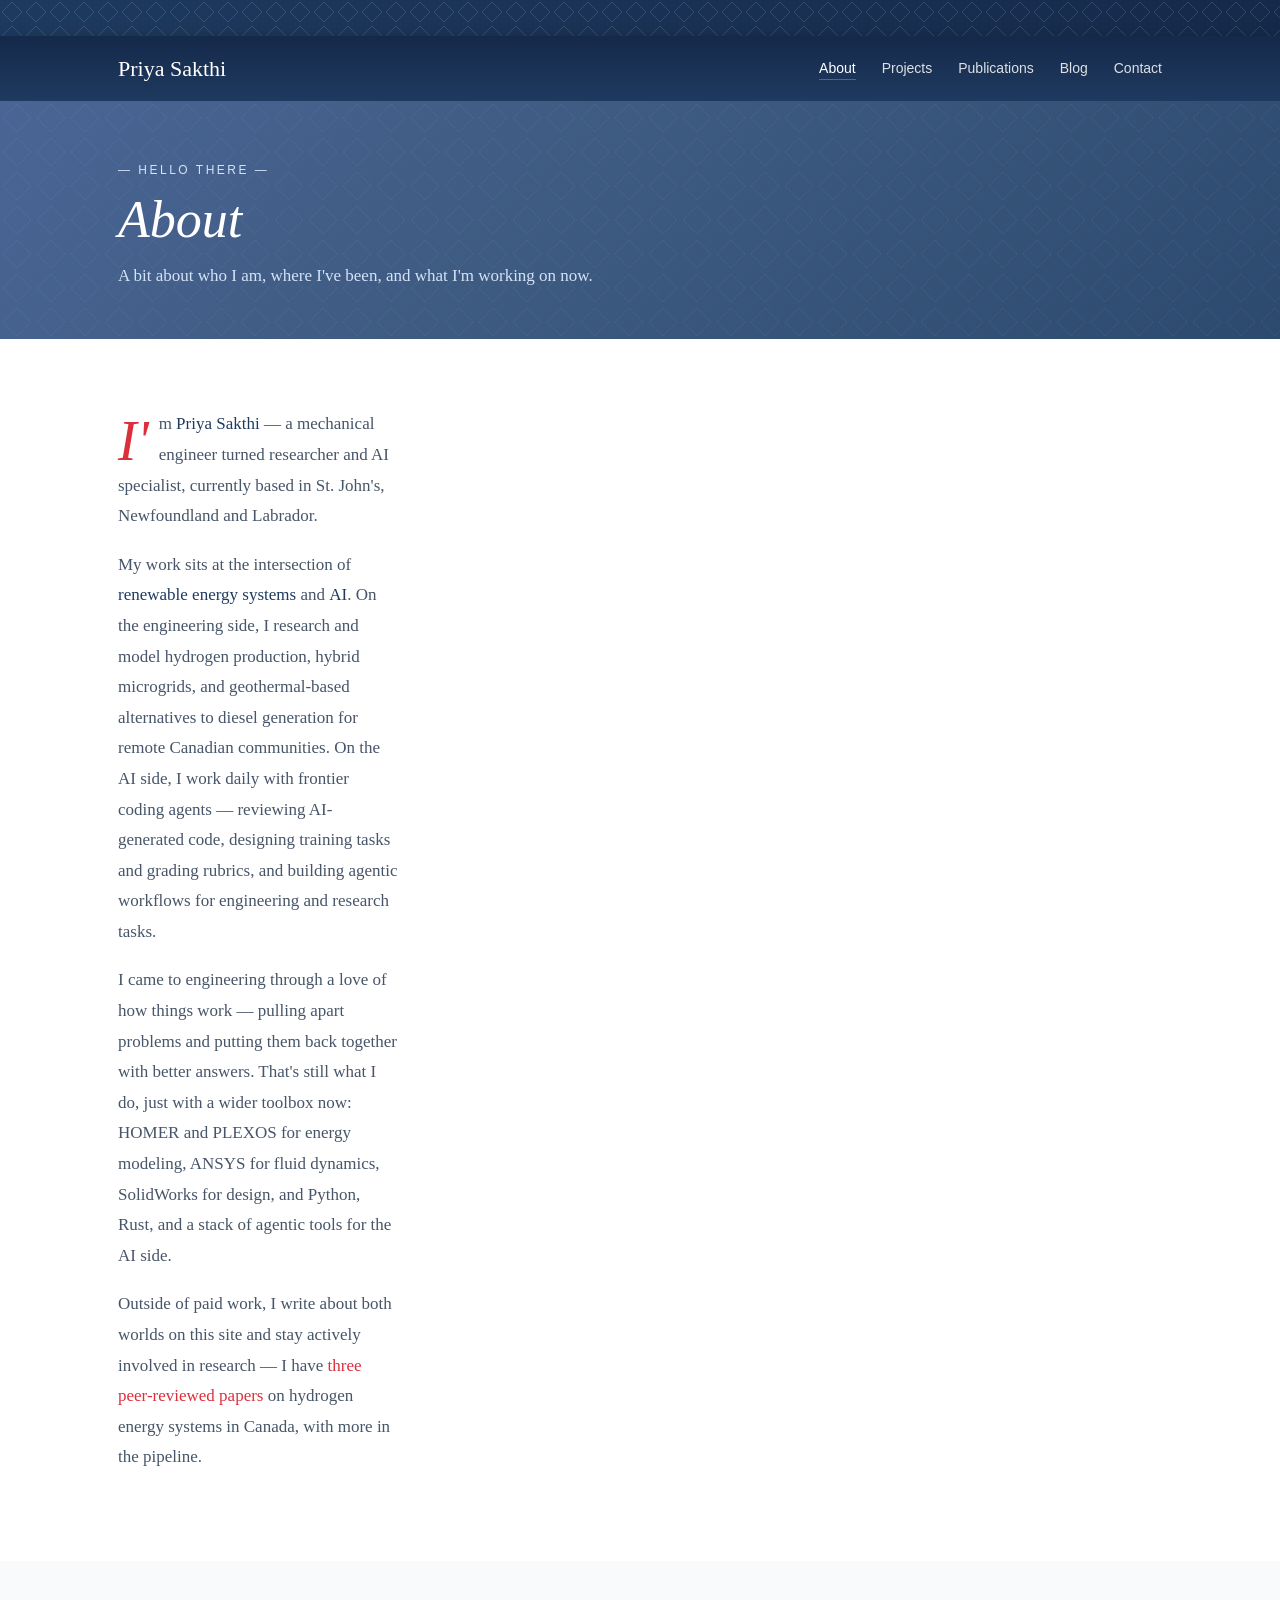
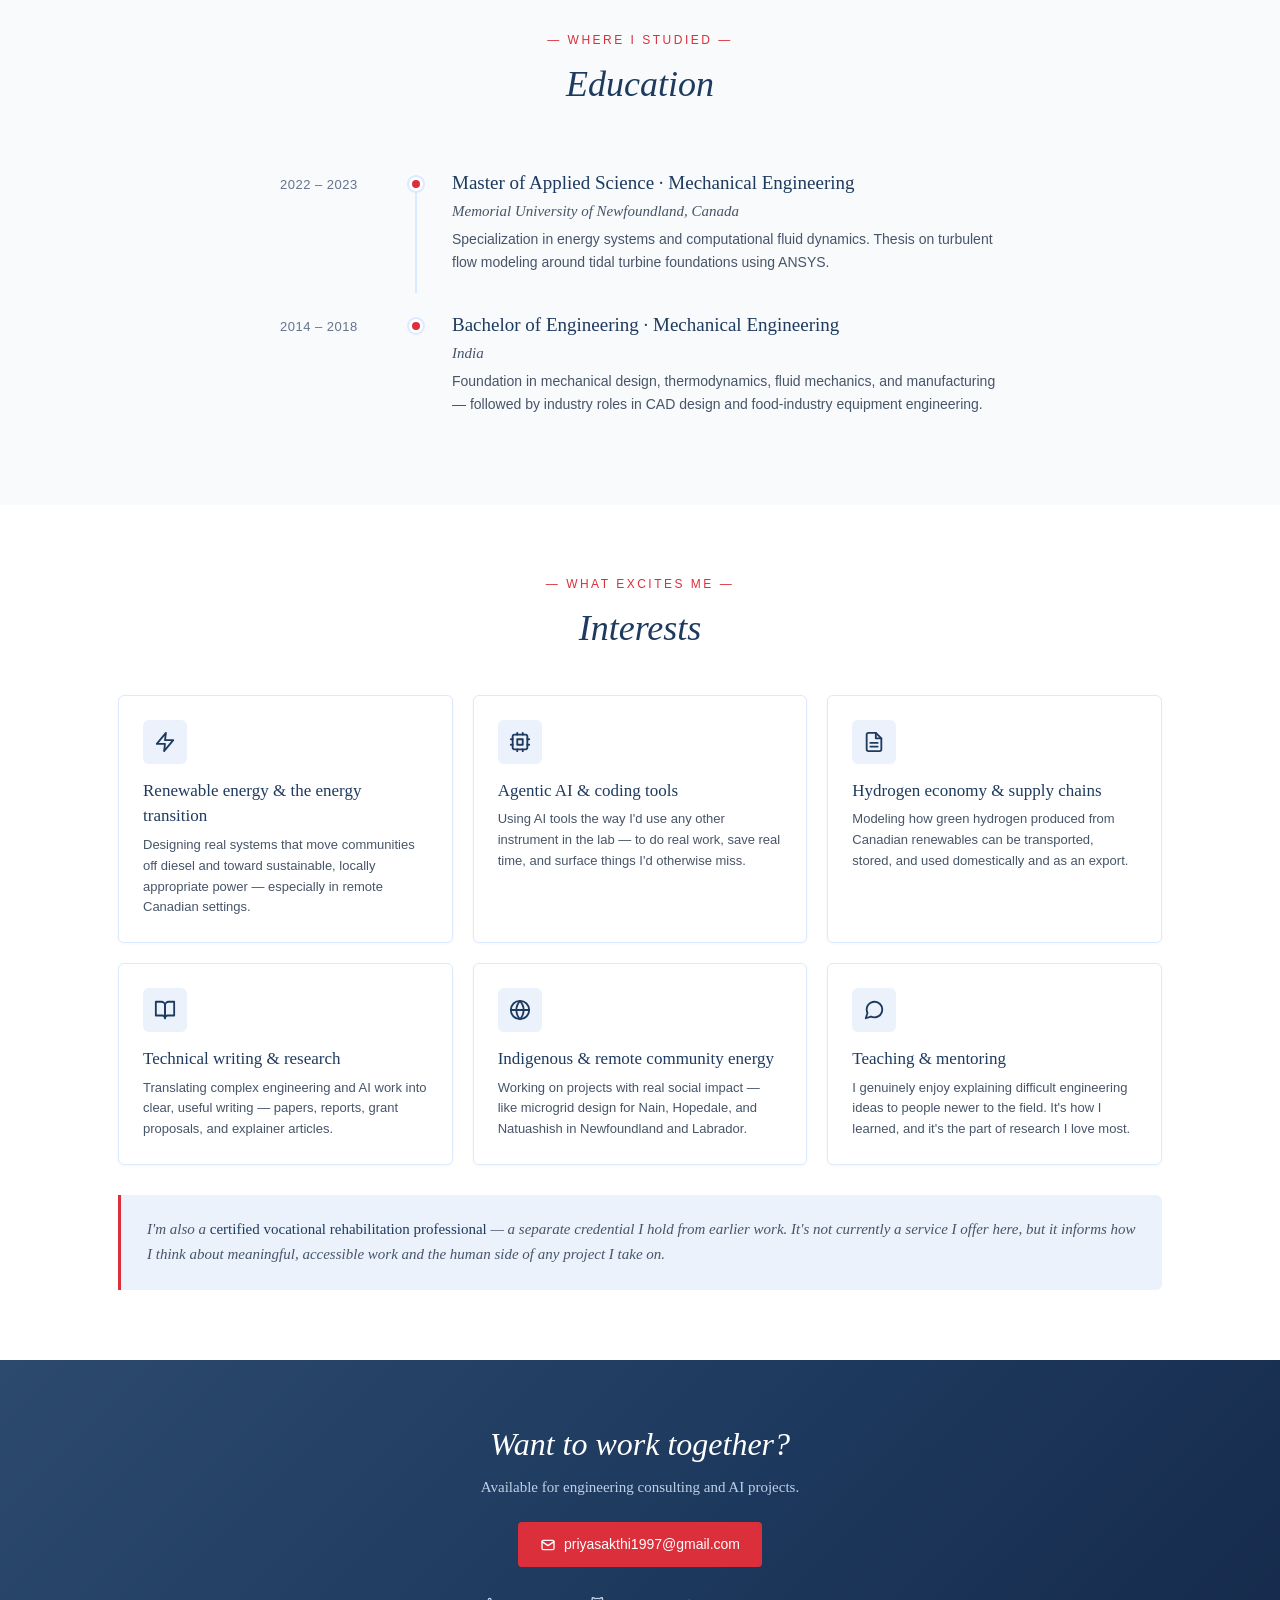
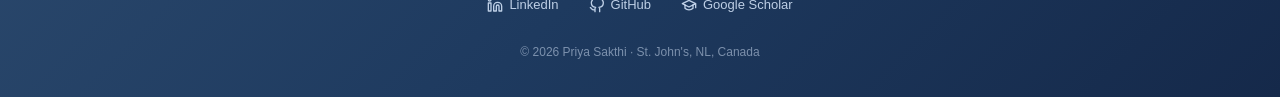
==== about.html @ 206c95ac "Create about.html" ====
<!DOCTYPE html>
<html lang="en">
<head>
  <meta charset="UTF-8">
  <meta name="viewport" content="width=device-width, initial-scale=1.0">
  <title>About — Priya Sakthi</title>
  <meta name="description" content="About Priya Sakthi — engineer at the intersection of energy systems and AI, currently based in St. John's, Newfoundland.">
  <meta name="author" content="Priya Sakthi">
  <link rel="icon" type="image/svg+xml" href="data:image/svg+xml,%3Csvg xmlns='http://www.w3.org/2000/svg' viewBox='0 0 32 32'%3E%3Crect width='32' height='32' rx='6' fill='%233D5A80'/%3E%3Ctext x='16' y='23' font-family='Times New Roman, serif' font-size='22' fill='%23DC2F3C' text-anchor='middle' font-style='italic' font-weight='500'%3EP%3C/text%3E%3C/svg%3E">

  <style>
    :root {
      --navy: #3D5A80; --navy-dark: #2C4A6E; --navy-darker: #1E3A5F;
      --light-blue: #DBEAFE; --light-blue-soft: #EBF2FB; --soft-bg: #F8FAFC;
      --red: #DC2F3C; --red-hover: #B82430; --red-soft: #FF6B7A; --white: #FFFFFF;
      --text-dark: #1E3A5F; --text-body: #475569; --text-muted: #64748B;
      --border: #DBEAFE;
      --font-serif: 'Times New Roman', Georgia, 'Liberation Serif', serif;
      --font-sans: -apple-system, BlinkMacSystemFont, 'Segoe UI', Roboto, Helvetica, Arial, sans-serif;
      --max-width: 1100px; --radius: 6px; --radius-sm: 4px;
    }
    *, *::before, *::after { box-sizing: border-box; }
    html { scroll-behavior: smooth; }
    body { margin: 0; padding: 0; font-family: var(--font-serif); color: var(--text-dark); line-height: 1.5; background: var(--white); -webkit-font-smoothing: antialiased; }
    a { color: var(--red); text-decoration: none; }
    a:hover { text-decoration: underline; }
    .container { max-width: var(--max-width); margin: 0 auto; padding: 0 28px; }

    .top-band {
      height: 36px;
      background-color: #15294A;
      background-image:
        url("data:image/svg+xml,%3Csvg xmlns='http://www.w3.org/2000/svg' width='24' height='24'%3E%3Cpath d='M12 2 L22 12 L12 22 L2 12 Z' fill='none' stroke='%23ffffff' stroke-width='0.6' stroke-opacity='0.22'/%3E%3C/svg%3E"),
        linear-gradient(135deg, #1E3A5F 0%, #15294A 100%);
      background-size: 24px 24px, cover;
      background-repeat: repeat, no-repeat;
    }

    .site-header {
      background: linear-gradient(180deg, #15294A 0%, #1E3A5F 100%);
      padding: 16px 0;
      position: relative;
      box-shadow: 0 4px 16px rgba(0,0,0,0.25);
    }
    .nav { display: flex; justify-content: space-between; align-items: center; }
    .nav__brand { color: var(--white); font-size: 22px; font-weight: 500; text-decoration: none; }
    .nav__brand:hover { color: var(--white); text-decoration: none; }
    .nav__links { display: flex; gap: 26px; list-style: none; margin: 0; padding: 0; font-family: var(--font-sans); font-size: 14px; }
    .nav__links a { color: rgba(255,255,255,0.85); text-decoration: none; padding-bottom: 3px; }
    .nav__links a:hover { color: var(--white); text-decoration: none; }
    .nav__links a.active { color: var(--white); border-bottom: 1.5px solid var(--red); }

    .page-hero {
      background: linear-gradient(135deg, #4A6595 0%, #3D5A80 45%, #2C4A6E 100%);
      color: var(--white);
      padding: 60px 0 50px;
      position: relative;
      overflow: hidden;
    }
    .page-hero::before {
      content: '';
      position: absolute; inset: 0;
      background-image: url("data:image/svg+xml,%3Csvg xmlns='http://www.w3.org/2000/svg' width='34' height='34'%3E%3Cpath d='M17 3 L31 17 L17 31 L3 17 Z' fill='none' stroke='%23ffffff' stroke-width='0.6' stroke-opacity='0.18'/%3E%3C/svg%3E");
      background-size: 34px 34px; opacity: 0.5;
    }
    .page-hero .container { position: relative; z-index: 1; }
    .page-hero__eyebrow {
      font-family: var(--font-sans); font-size: 12px; letter-spacing: 2.5px; text-transform: uppercase;
      color: rgba(219,234,254,0.95); margin-bottom: 12px;
    }
    .page-hero__title { font-size: 52px; font-weight: 400; margin: 0 0 14px; line-height: 1.1; font-style: italic; }
    .page-hero__subtitle { color: rgba(219,234,254,0.95); font-size: 17px; margin: 0; max-width: 640px; line-height: 1.6; }

    .section { padding: 70px 0; }
    .section--gray { background: var(--soft-bg); }

    /* Intro section with photo */
    .intro {
      display: grid;
      grid-template-columns: 280px 1fr;
      gap: 48px;
      align-items: start;
    }
    .intro__photo {
      width: 280px;
      height: 280px;
      border-radius: 50%;
      border: 5px solid #B4D4F5;
      object-fit: cover;
      box-shadow: 0 10px 40px rgba(0,0,0,0.15), 0 0 0 1px rgba(180,212,245,0.4);
    }
    .intro__body p {
      font-size: 17px;
      line-height: 1.8;
      color: var(--text-body);
      margin: 0 0 18px;
    }
    .intro__body p:first-child::first-letter {
      font-size: 56px;
      float: left;
      line-height: 1;
      padding: 4px 10px 0 0;
      color: var(--red);
      font-style: italic;
      font-weight: 500;
    }
    .intro__body strong {
      color: var(--navy-darker);
      font-weight: 500;
    }

    .section__intro {
      text-align: center; margin-bottom: 40px;
    }
    .section__eyebrow {
      font-family: var(--font-sans); color: var(--red); font-size: 12px;
      letter-spacing: 2.5px; text-transform: uppercase; margin-bottom: 8px;
    }
    .section__title {
      font-size: 36px; font-weight: 400; color: var(--navy-darker);
      margin: 0; font-style: italic;
    }

    /* Education timeline */
    .timeline {
      max-width: 720px; margin: 0 auto;
    }
    .timeline__item {
      display: grid;
      grid-template-columns: 100px 24px 1fr;
      gap: 24px;
      padding: 20px 0;
      position: relative;
    }
    .timeline__year {
      font-family: var(--font-sans); font-size: 13px;
      color: var(--text-muted); padding-top: 4px;
      letter-spacing: 0.5px; font-weight: 500;
    }
    .timeline__marker {
      display: flex; justify-content: center;
      position: relative;
    }
    .timeline__dot {
      width: 14px; height: 14px; border-radius: 50%;
      background: var(--red); border: 3px solid var(--white);
      box-shadow: 0 0 0 2px var(--light-blue);
      margin-top: 6px; z-index: 2;
    }
    .timeline__line {
      position: absolute;
      top: 6px; bottom: -20px;
      left: 50%; transform: translateX(-50%);
      width: 2px; background: var(--light-blue);
      z-index: 1;
    }
    .timeline__item:last-child .timeline__line { display: none; }
    .timeline__content h3 {
      font-size: 19px; font-weight: 500; color: var(--navy-darker);
      margin: 0 0 4px; line-height: 1.3;
    }
    .timeline__content .institution {
      font-style: italic; color: var(--text-body);
      font-size: 15px; margin-bottom: 6px;
    }
    .timeline__content p {
      color: var(--text-body); font-size: 14px;
      line-height: 1.6; margin: 6px 0 0;
      font-family: var(--font-sans);
    }

    /* Interests grid */
    .interests {
      display: grid;
      grid-template-columns: repeat(3, 1fr);
      gap: 20px;
    }
    .interest-card {
      background: var(--white);
      border: 1px solid var(--light-blue);
      border-radius: var(--radius);
      padding: 24px;
      box-shadow: 0 1px 3px rgba(30,58,95,0.04);
    }
    .interest-card__icon {
      width: 44px; height: 44px;
      background: var(--light-blue-soft);
      border-radius: var(--radius);
      display: flex; align-items: center; justify-content: center;
      margin-bottom: 14px;
      color: var(--navy-darker);
    }
    .interest-card__icon svg { width: 22px; height: 22px; }
    .interest-card h3 {
      font-size: 17px; font-weight: 500; color: var(--navy-darker);
      margin: 0 0 6px;
    }
    .interest-card p {
      font-family: var(--font-sans); font-size: 13px;
      color: var(--text-body); line-height: 1.6; margin: 0;
    }

    /* Aside note (voc rehab mention) */
    .aside {
      background: var(--light-blue-soft);
      border-left: 3px solid var(--red);
      padding: 22px 26px;
      border-radius: 0 var(--radius) var(--radius) 0;
      margin-top: 30px;
    }
    .aside p {
      font-size: 15px; color: var(--text-body);
      line-height: 1.7; margin: 0; font-style: italic;
    }
    .aside p strong {
      color: var(--navy-darker); font-style: normal;
      font-weight: 500;
    }

    .btn {
      display: inline-flex; align-items: center; gap: 8px; padding: 12px 22px;
      background: var(--red); color: var(--white); text-decoration: none;
      border-radius: var(--radius-sm); font-family: var(--font-sans);
      font-size: 14px; font-weight: 500; transition: background 0.15s;
    }
    .btn:hover { background: var(--red-hover); text-decoration: none; color: var(--white); }
    .btn svg { width: 16px; height: 16px; }

    .footer {
      background: linear-gradient(135deg, #2C4A6E 0%, #1E3A5F 50%, #15294A 100%);
      color: var(--white); padding: 60px 0 36px; text-align: center;
    }
    .footer__title { font-size: 32px; font-weight: 400; font-style: italic; margin: 0 0 8px; color: var(--white); }
    .footer__subtitle { color: rgba(219,234,254,0.85); font-size: 15px; margin: 0 0 24px; }
    .footer__links { display: flex; gap: 30px; justify-content: center; margin-top: 28px; font-family: var(--font-sans); font-size: 13px; flex-wrap: wrap; }
    .footer__links a { color: rgba(219,234,254,0.85); text-decoration: none; display: inline-flex; align-items: center; gap: 6px; }
    .footer__links a:hover { color: var(--white); text-decoration: none; }
    .footer__links svg { width: 16px; height: 16px; }
    .footer__copyright { font-family: var(--font-sans); font-size: 12px; color: rgba(219,234,254,0.5); margin-top: 28px; }

    @media (max-width: 768px) {
      .container { padding: 0 20px; }
      .nav__links { display: none; }
      .page-hero { padding: 44px 0 36px; }
      .page-hero__title { font-size: 38px; }
      .section { padding: 50px 0; }
      .intro { grid-template-columns: 1fr; gap: 26px; text-align: center; }
      .intro__photo { width: 200px; height: 200px; margin: 0 auto; }
      .intro__body p:first-child::first-letter { font-size: 44px; }
      .intro__body { text-align: left; }
      .interests { grid-template-columns: 1fr; }
      .section__title { font-size: 28px; }
      .timeline__item { grid-template-columns: 70px 20px 1fr; gap: 16px; }
      .timeline__year { font-size: 12px; }
      .footer__title { font-size: 26px; }
    }
  </style>
</head>
<body>

  <div class="top-band" aria-hidden="true"></div>

  <header class="site-header">
    <div class="container">
      <nav class="nav" aria-label="Main">
        <a href="index.html" class="nav__brand">Priya Sakthi</a>
        <ul class="nav__links">
          <li><a href="about.html" class="active">About</a></li>
          <li><a href="projects.html">Projects</a></li>
          <li><a href="publications.html">Publications</a></li>
          <li><a href="blog.html">Blog</a></li>
          <li><a href="mailto:priyasakthi1997@gmail.com">Contact</a></li>
        </ul>
      </nav>
    </div>
  </header>

  <section class="page-hero">
    <div class="container">
      <div class="page-hero__eyebrow">— Hello there —</div>
      <h1 class="page-hero__title">About</h1>
      <p class="page-hero__subtitle">A bit about who I am, where I've been, and what I'm working on now.</p>
    </div>
  </section>

  <section class="section">
    <div class="container">
      <div class="intro">
        <img src="https://priyasakthi.com/img/my_img.png" alt="Priya Sakthi" class="intro__photo" onerror="this.style.display='none'">
        <div class="intro__body">
          <p>I'm <strong>Priya Sakthi</strong> — a mechanical engineer turned researcher and AI specialist, currently based in St. John's, Newfoundland and Labrador.</p>
          <p>My work sits at the intersection of <strong>renewable energy systems</strong> and <strong>AI</strong>. On the engineering side, I research and model hydrogen production, hybrid microgrids, and geothermal-based alternatives to diesel generation for remote Canadian communities. On the AI side, I work daily with frontier coding agents — reviewing AI-generated code, designing training tasks and grading rubrics, and building agentic workflows for engineering and research tasks.</p>
          <p>I came to engineering through a love of how things work — pulling apart problems and putting them back together with better answers. That's still what I do, just with a wider toolbox now: HOMER and PLEXOS for energy modeling, ANSYS for fluid dynamics, SolidWorks for design, and Python, Rust, and a stack of agentic tools for the AI side.</p>
          <p>Outside of paid work, I write about both worlds on this site and stay actively involved in research — I have <a href="publications.html">three peer-reviewed papers</a> on hydrogen energy systems in Canada, with more in the pipeline.</p>
        </div>
      </div>
    </div>
  </section>

  <section class="section section--gray">
    <div class="container">
      <div class="section__intro">
        <div class="section__eyebrow">— Where I studied —</div>
        <h2 class="section__title">Education</h2>
      </div>

      <div class="timeline">

        <div class="timeline__item">
          <div class="timeline__year">2022 – 2023</div>
          <div class="timeline__marker">
            <div class="timeline__dot"></div>
            <div class="timeline__line"></div>
          </div>
          <div class="timeline__content">
            <h3>Master of Applied Science · Mechanical Engineering</h3>
            <div class="institution">Memorial University of Newfoundland, Canada</div>
            <p>Specialization in energy systems and computational fluid dynamics. Thesis on turbulent flow modeling around tidal turbine foundations using ANSYS.</p>
          </div>
        </div>

        <div class="timeline__item">
          <div class="timeline__year">2014 – 2018</div>
          <div class="timeline__marker">
            <div class="timeline__dot"></div>
          </div>
          <div class="timeline__content">
            <h3>Bachelor of Engineering · Mechanical Engineering</h3>
            <div class="institution">India</div>
            <p>Foundation in mechanical design, thermodynamics, fluid mechanics, and manufacturing — followed by industry roles in CAD design and food-industry equipment engineering.</p>
          </div>
        </div>

      </div>
    </div>
  </section>

  <section class="section">
    <div class="container">
      <div class="section__intro">
        <div class="section__eyebrow">— What excites me —</div>
        <h2 class="section__title">Interests</h2>
      </div>

      <div class="interests">

        <div class="interest-card">
          <div class="interest-card__icon">
            <svg viewBox="0 0 24 24" fill="none" stroke="currentColor" stroke-width="2" stroke-linecap="round" stroke-linejoin="round" aria-hidden="true"><polygon points="13 2 3 14 12 14 11 22 21 10 12 10 13 2"/></svg>
          </div>
          <h3>Renewable energy &amp; the energy transition</h3>
          <p>Designing real systems that move communities off diesel and toward sustainable, locally appropriate power — especially in remote Canadian settings.</p>
        </div>

        <div class="interest-card">
          <div class="interest-card__icon">
            <svg viewBox="0 0 24 24" fill="none" stroke="currentColor" stroke-width="2" stroke-linecap="round" stroke-linejoin="round" aria-hidden="true"><rect x="4" y="4" width="16" height="16" rx="2"/><rect x="9" y="9" width="6" height="6"/><line x1="9" y1="2" x2="9" y2="4"/><line x1="15" y1="2" x2="15" y2="4"/><line x1="9" y1="20" x2="9" y2="22"/><line x1="15" y1="20" x2="15" y2="22"/><line x1="20" y1="9" x2="22" y2="9"/><line x1="20" y1="15" x2="22" y2="15"/><line x1="2" y1="9" x2="4" y2="9"/><line x1="2" y1="15" x2="4" y2="15"/></svg>
          </div>
          <h3>Agentic AI &amp; coding tools</h3>
          <p>Using AI tools the way I'd use any other instrument in the lab — to do real work, save real time, and surface things I'd otherwise miss.</p>
        </div>

        <div class="interest-card">
          <div class="interest-card__icon">
            <svg viewBox="0 0 24 24" fill="none" stroke="currentColor" stroke-width="2" stroke-linecap="round" stroke-linejoin="round" aria-hidden="true"><path d="M14 2H6a2 2 0 0 0-2 2v16a2 2 0 0 0 2 2h12a2 2 0 0 0 2-2V8z"/><polyline points="14 2 14 8 20 8"/><line x1="16" y1="13" x2="8" y2="13"/><line x1="16" y1="17" x2="8" y2="17"/></svg>
          </div>
          <h3>Hydrogen economy &amp; supply chains</h3>
          <p>Modeling how green hydrogen produced from Canadian renewables can be transported, stored, and used domestically and as an export.</p>
        </div>

        <div class="interest-card">
          <div class="interest-card__icon">
            <svg viewBox="0 0 24 24" fill="none" stroke="currentColor" stroke-width="2" stroke-linecap="round" stroke-linejoin="round" aria-hidden="true"><path d="M2 3h6a4 4 0 0 1 4 4v14a3 3 0 0 0-3-3H2z"/><path d="M22 3h-6a4 4 0 0 0-4 4v14a3 3 0 0 1 3-3h7z"/></svg>
          </div>
          <h3>Technical writing &amp; research</h3>
          <p>Translating complex engineering and AI work into clear, useful writing — papers, reports, grant proposals, and explainer articles.</p>
        </div>

        <div class="interest-card">
          <div class="interest-card__icon">
            <svg viewBox="0 0 24 24" fill="none" stroke="currentColor" stroke-width="2" stroke-linecap="round" stroke-linejoin="round" aria-hidden="true"><circle cx="12" cy="12" r="10"/><line x1="2" y1="12" x2="22" y2="12"/><path d="M12 2a15.3 15.3 0 0 1 4 10 15.3 15.3 0 0 1-4 10 15.3 15.3 0 0 1-4-10 15.3 15.3 0 0 1 4-10z"/></svg>
          </div>
          <h3>Indigenous &amp; remote community energy</h3>
          <p>Working on projects with real social impact — like microgrid design for Nain, Hopedale, and Natuashish in Newfoundland and Labrador.</p>
        </div>

        <div class="interest-card">
          <div class="interest-card__icon">
            <svg viewBox="0 0 24 24" fill="none" stroke="currentColor" stroke-width="2" stroke-linecap="round" stroke-linejoin="round" aria-hidden="true"><path d="M21 11.5a8.38 8.38 0 0 1-.9 3.8 8.5 8.5 0 0 1-7.6 4.7 8.38 8.38 0 0 1-3.8-.9L3 21l1.9-5.7a8.38 8.38 0 0 1-.9-3.8 8.5 8.5 0 0 1 4.7-7.6 8.38 8.38 0 0 1 3.8-.9h.5a8.48 8.48 0 0 1 8 8v.5z"/></svg>
          </div>
          <h3>Teaching &amp; mentoring</h3>
          <p>I genuinely enjoy explaining difficult engineering ideas to people newer to the field. It's how I learned, and it's the part of research I love most.</p>
        </div>

      </div>

      <div class="aside">
        <p>I'm also a <strong>certified vocational rehabilitation professional</strong> — a separate credential I hold from earlier work. It's not currently a service I offer here, but it informs how I think about meaningful, accessible work and the human side of any project I take on.</p>
      </div>

    </div>
  </section>

  <footer class="footer">
    <div class="container">
      <h2 class="footer__title">Want to work together?</h2>
      <p class="footer__subtitle">Available for engineering consulting and AI projects.</p>
      <a href="mailto:priyasakthi1997@gmail.com" class="btn">
        <svg viewBox="0 0 24 24" fill="none" stroke="currentColor" stroke-width="2" stroke-linecap="round" stroke-linejoin="round" aria-hidden="true"><rect x="3" y="5" width="18" height="14" rx="2"/><polyline points="3 7 12 13 21 7"/></svg>
        priyasakthi1997@gmail.com
      </a>
      <div class="footer__links">
        <a href="https://www.linkedin.com/in/priya-sakthi/" target="_blank" rel="noopener">
          <svg viewBox="0 0 24 24" fill="none" stroke="currentColor" stroke-width="2" stroke-linecap="round" stroke-linejoin="round" aria-hidden="true"><path d="M16 8a6 6 0 0 1 6 6v7h-4v-7a2 2 0 0 0-4 0v7h-4v-7a6 6 0 0 1 6-6z"/><rect x="2" y="9" width="4" height="12"/><circle cx="4" cy="4" r="2"/></svg>
          LinkedIn
        </a>
        <a href="https://github.com/priyasakthi1" target="_blank" rel="noopener">
          <svg viewBox="0 0 24 24" fill="none" stroke="currentColor" stroke-width="2" stroke-linecap="round" stroke-linejoin="round" aria-hidden="true"><path d="M9 19c-5 1.5-5-2.5-7-3m14 6v-3.87a3.37 3.37 0 0 0-.94-2.61c3.14-.35 6.44-1.54 6.44-7A5.44 5.44 0 0 0 20 4.77 5.07 5.07 0 0 0 19.91 1S18.73.65 16 2.48a13.38 13.38 0 0 0-7 0C6.27.65 5.09 1 5.09 1A5.07 5.07 0 0 0 5 4.77a5.44 5.44 0 0 0-1.5 3.78c0 5.42 3.3 6.61 6.44 7A3.37 3.37 0 0 0 9 18.13V22"/></svg>
          GitHub
        </a>
        <a href="https://scholar.google.com/citations?user=cS_CgbUAAAAJ&hl=en" target="_blank" rel="noopener">
          <svg viewBox="0 0 24 24" fill="none" stroke="currentColor" stroke-width="2" stroke-linecap="round" stroke-linejoin="round" aria-hidden="true"><path d="M22 10v6M2 10l10-5 10 5-10 5z"/><path d="M6 12v5c3 3 9 3 12 0v-5"/></svg>
          Google Scholar
        </a>
      </div>
      <div class="footer__copyright">© 2026 Priya Sakthi · St. John's, NL, Canada</div>
    </div>
  </footer>

</body>
</html>
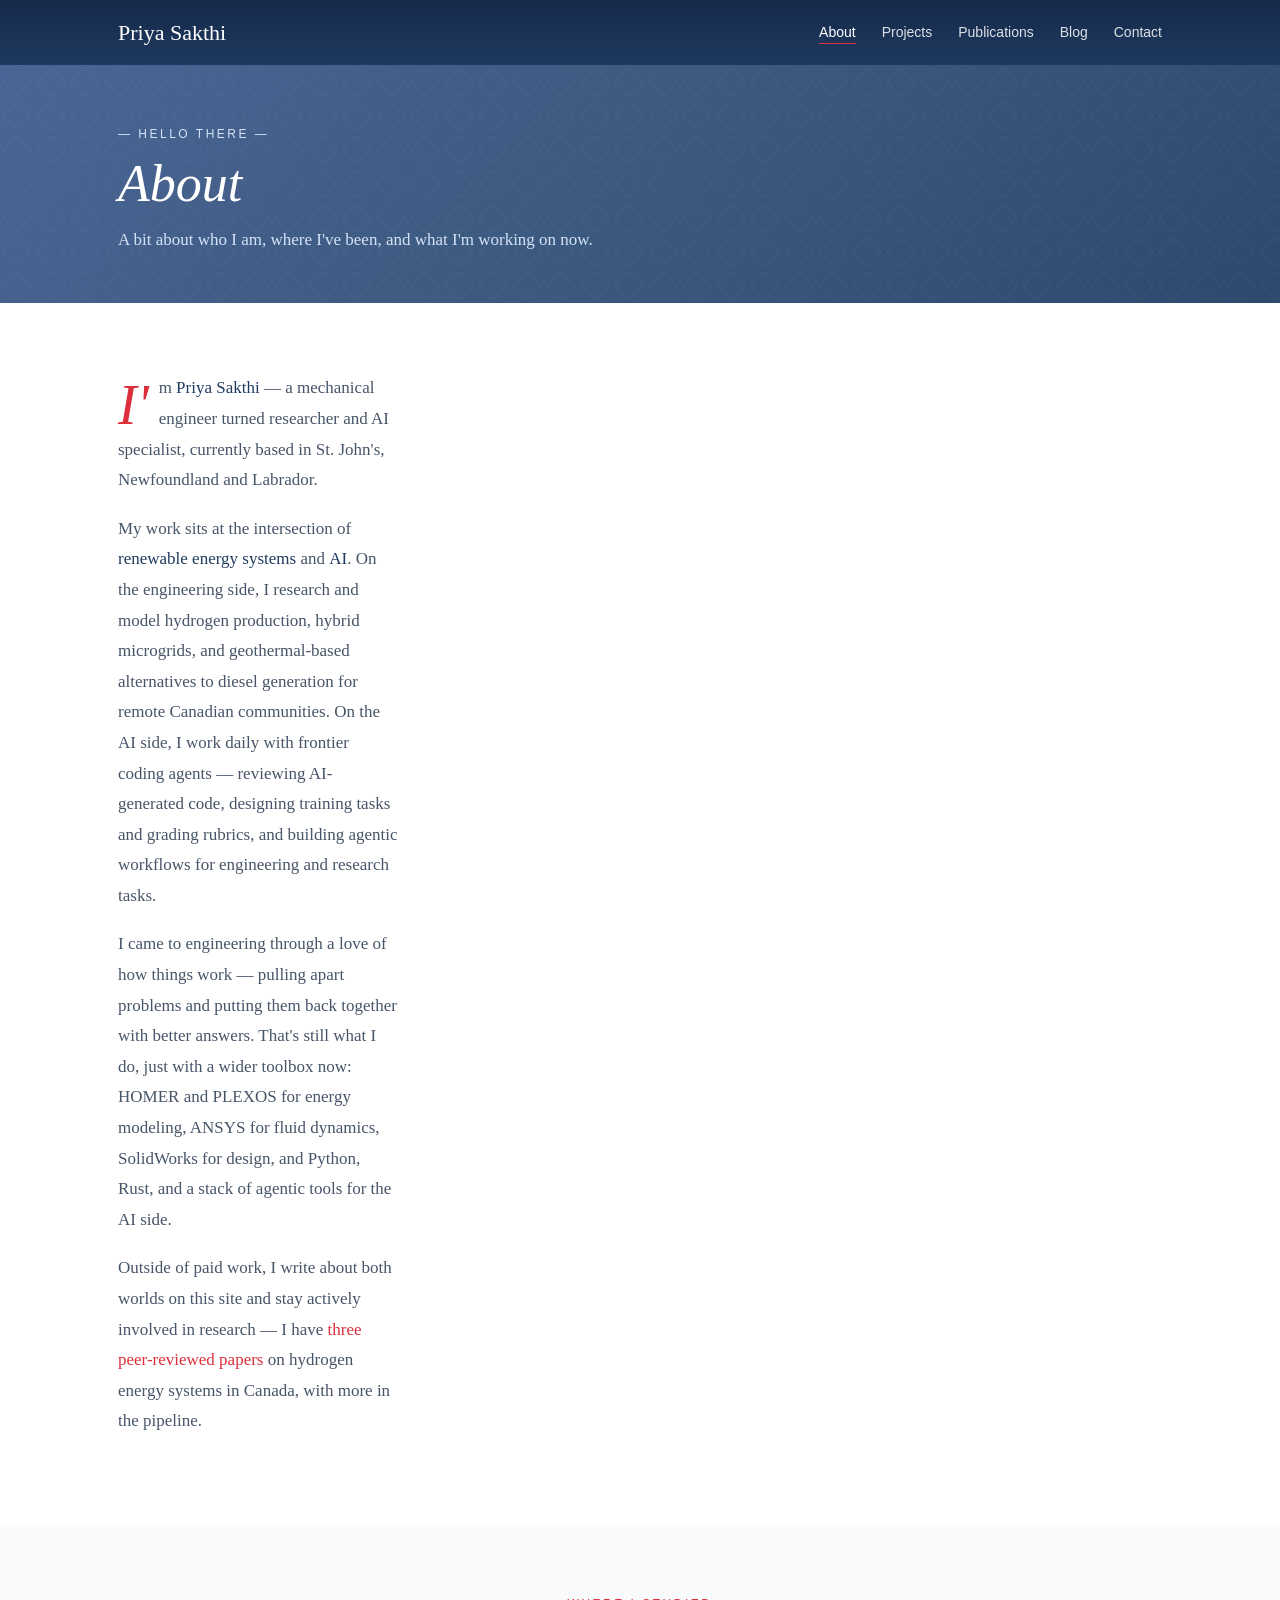
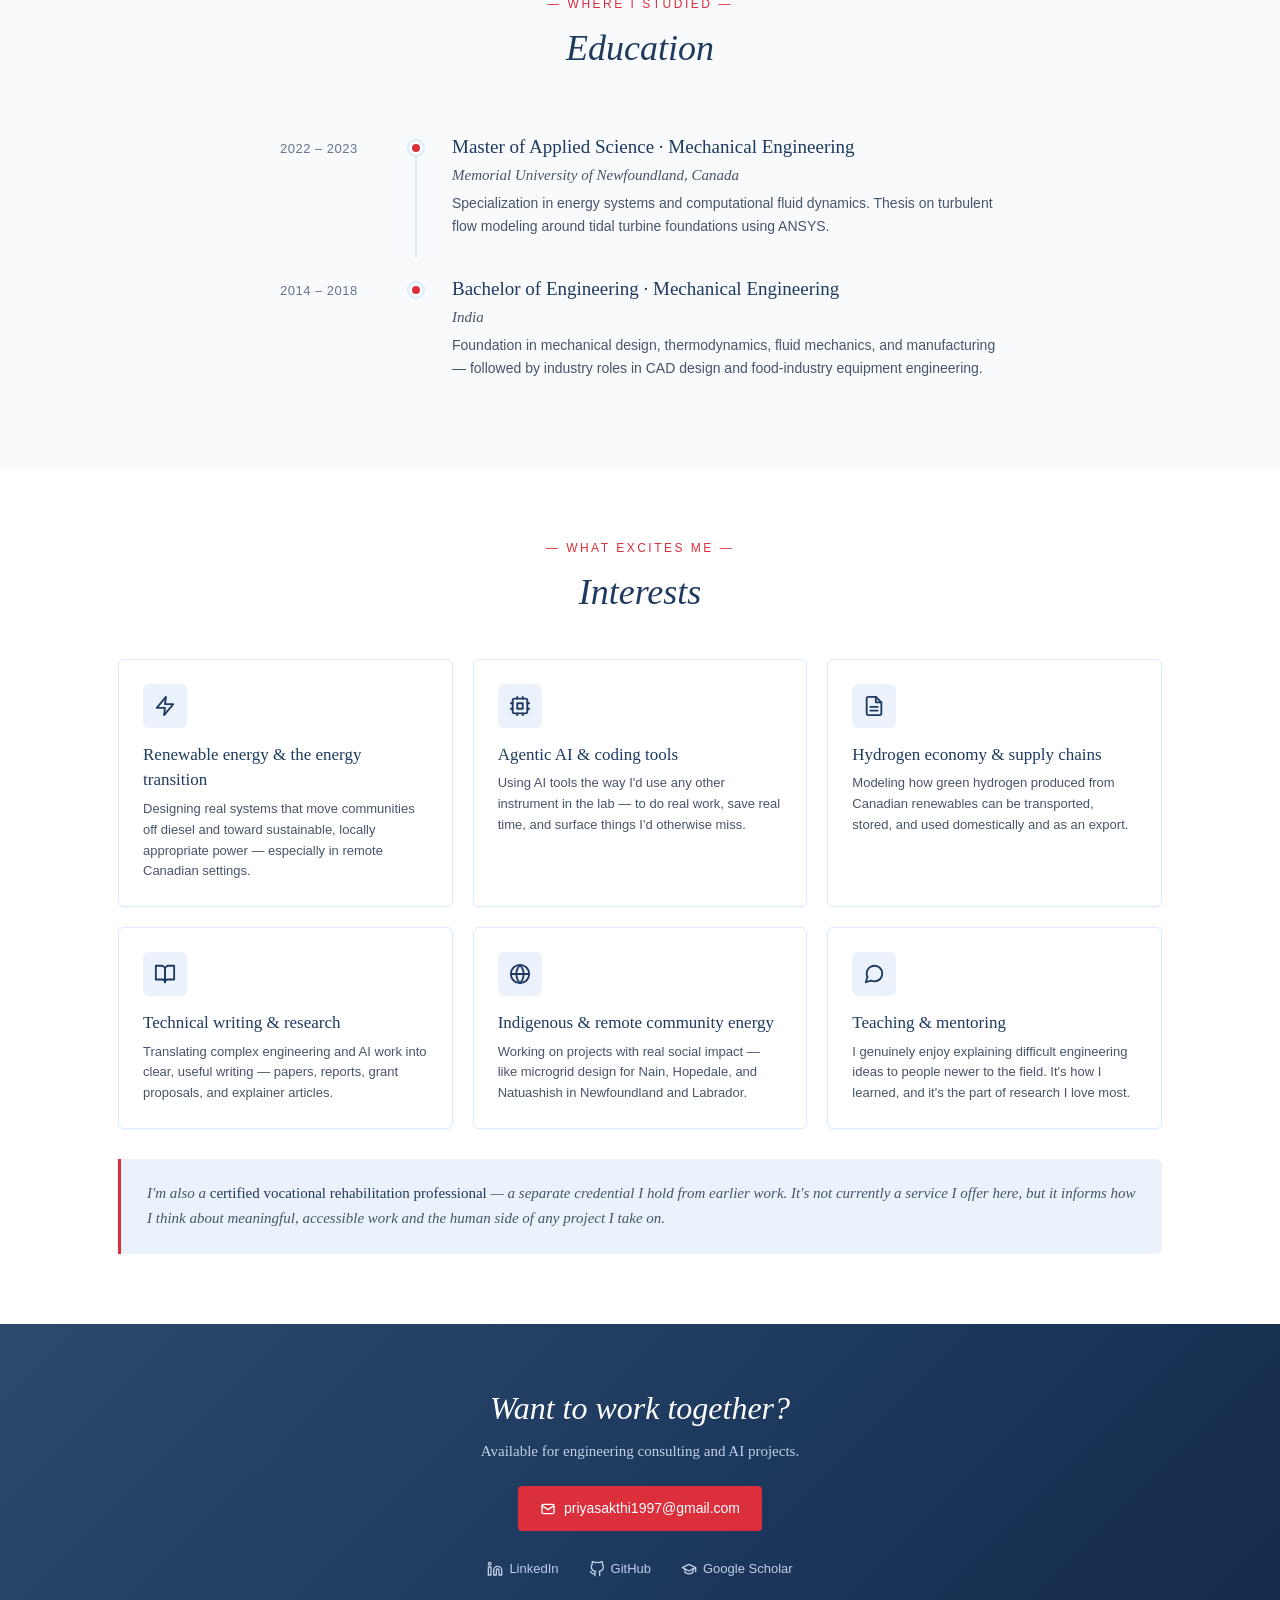
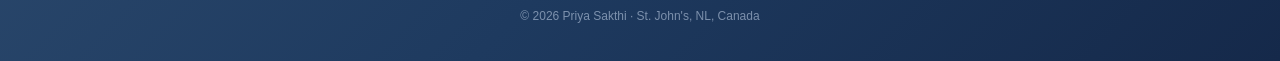
==== commit e125cc6c: "Update about.html" ====
--- a/about.html
+++ b/about.html
@@ -25,16 +25,6 @@
     a { color: var(--red); text-decoration: none; }
     a:hover { text-decoration: underline; }
     .container { max-width: var(--max-width); margin: 0 auto; padding: 0 28px; }
-
-    .top-band {
-      height: 36px;
-      background-color: #15294A;
-      background-image:
-        url("data:image/svg+xml,%3Csvg xmlns='http://www.w3.org/2000/svg' width='24' height='24'%3E%3Cpath d='M12 2 L22 12 L12 22 L2 12 Z' fill='none' stroke='%23ffffff' stroke-width='0.6' stroke-opacity='0.22'/%3E%3C/svg%3E"),
-        linear-gradient(135deg, #1E3A5F 0%, #15294A 100%);
-      background-size: 24px 24px, cover;
-      background-repeat: repeat, no-repeat;
-    }
 
     .site-header {
       background: linear-gradient(180deg, #15294A 0%, #1E3A5F 100%);
@@ -257,8 +247,6 @@
   </style>
 </head>
 <body>
-
-  <div class="top-band" aria-hidden="true"></div>
 
   <header class="site-header">
     <div class="container">
